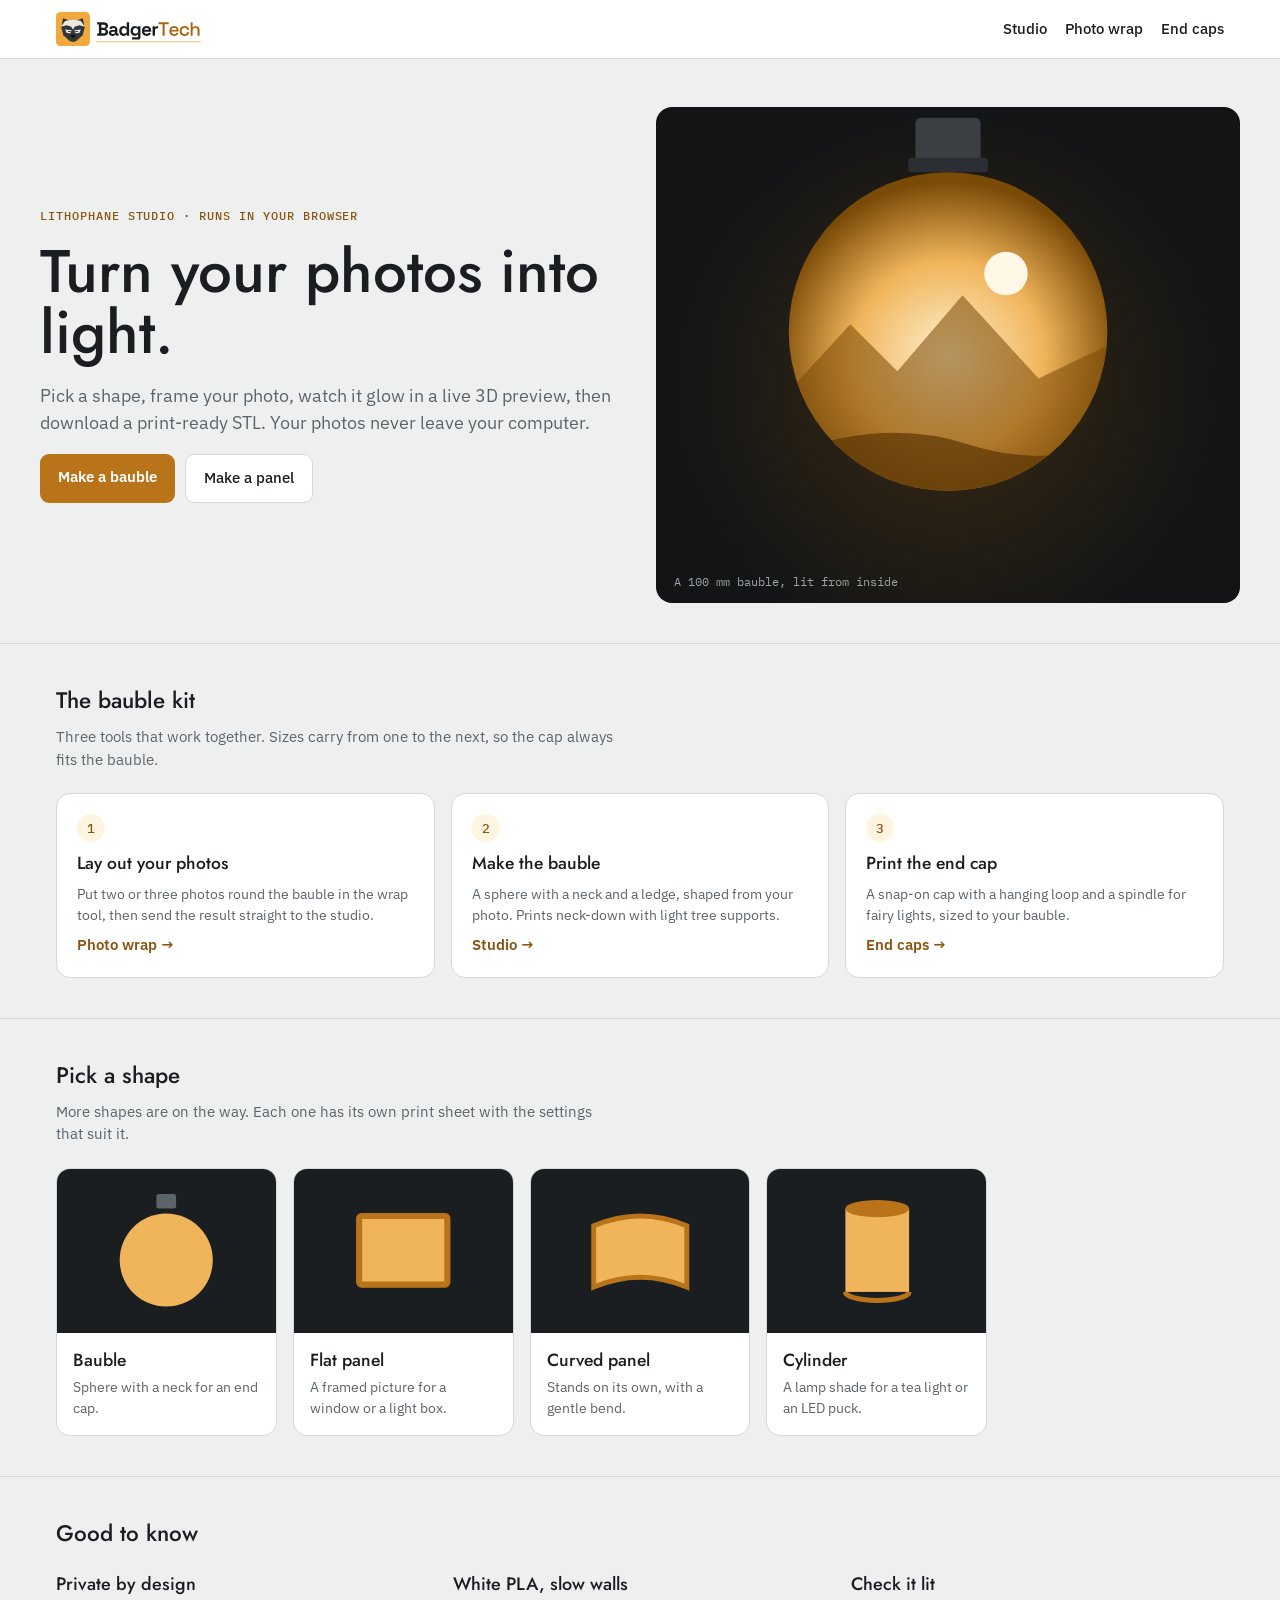
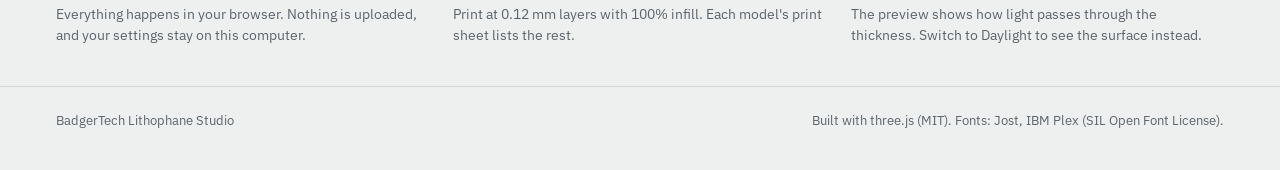
==== index.html @ eda02923 "Lithophane Studio: bauble, panel and cylinder lithophanes in the browser Image, shape and print step" ====
<!doctype html>
<html lang="en">
<head>
<meta charset="utf-8">
<meta name="viewport" content="width=device-width, initial-scale=1, viewport-fit=cover">
<title>Lithophane Studio · BadgerTech</title>
<meta name="description" content="Turn your photos into 3D-printable lithophanes: baubles, panels and cylinders, made in your browser.">
<link rel="manifest" href="site.webmanifest">
<link rel="icon" type="image/svg+xml" href="brand/badgertech-mark-small.svg">
<link rel="icon" type="image/png" sizes="32x32" href="brand/badgertech-mark-32.png">
<link rel="apple-touch-icon" href="brand/badgertech-mark-192.png">
<link rel="preconnect" href="https://fonts.googleapis.com">
<link rel="preconnect" href="https://fonts.gstatic.com" crossorigin>
<link rel="stylesheet" href="https://fonts.googleapis.com/css2?family=IBM+Plex+Mono:wght@400;500&family=IBM+Plex+Sans:wght@400;500;600&family=Jost:wght@400;500;600&display=swap">
<style>
:root {
  --bg: #eef0f0; --panel: #ffffff; --fg: #1b1e21; --muted: #5b646b; --line: #d3d8db;
  --accent: #b9741a; --accent-ink: #fff; --accent-text: #8a5512; --soft: #fff4e0;
  --font-display: "Jost", "Futura", system-ui, sans-serif; --font-body: "IBM Plex Sans", system-ui, sans-serif; --font-data: "IBM Plex Mono", ui-monospace, monospace;
  color-scheme: light;
}
@media (prefers-color-scheme: dark) {
  :root:not([data-theme="light"]) { --bg: #121416; --panel: #1a1d20; --fg: #e8eaeb; --muted: #9aa3a9; --line: #2d3236; --accent: #f0b45a; --accent-ink: #1a1d20; --accent-text: #f0b45a; --soft: #3a2a12; color-scheme: dark; }
}
:root[data-theme="dark"] { --bg: #121416; --panel: #1a1d20; --fg: #e8eaeb; --muted: #9aa3a9; --line: #2d3236; --accent: #f0b45a; --accent-ink: #1a1d20; --accent-text: #f0b45a; --soft: #3a2a12; color-scheme: dark; }
* { box-sizing: border-box; }
body { margin: 0; background: var(--bg); color: var(--fg); font: 15px/1.5 var(--font-body); }
a { color: var(--accent-text); }
.wrap { max-width: 1200px; margin: 0 auto; padding: 0 max(16px, env(safe-area-inset-left)); }
header { background: var(--panel); border-bottom: 1px solid var(--line); }
header .wrap { display: flex; align-items: center; gap: 16px; padding-top: 12px; padding-bottom: 12px; }
header img { height: 34px; width: auto; display: block; }
header nav { margin-left: auto; display: flex; gap: 18px; flex-wrap: wrap; }
header nav a { color: var(--fg); text-decoration: none; font-weight: 500; }
.lock-dark { display: none !important; }
@media (prefers-color-scheme: dark) { :root:not([data-theme="light"]) .lock-light { display: none !important; } :root:not([data-theme="light"]) .lock-dark { display: block !important; } }
h1, h2, h3 { font-family: var(--font-display); font-weight: 500; margin: 0; }
.hero { display: flex; flex-wrap: wrap; gap: 32px; align-items: center; padding: 48px 0 40px; }
.hero > div { flex: 1 1 380px; display: flex; flex-direction: column; gap: 18px; }
.eyebrow { font: 500 12px var(--font-data); letter-spacing: .08em; text-transform: uppercase; color: var(--accent-text); margin: 0; }
.hero h1 { font-size: clamp(38px, 6vw, 60px); line-height: 1.03; }
.hero p.lead { color: var(--muted); font-size: 18px; margin: 0; max-width: 54ch; }
.btns { display: flex; gap: 10px; flex-wrap: wrap; }
.btn { border-radius: 9px; padding: 12px 18px; font-weight: 600; text-decoration: none; background: var(--accent); color: var(--accent-ink); display: inline-block; }
.btn.ghost { background: var(--panel); color: var(--fg); border: 1px solid var(--line); font-weight: 500; }
.glow { flex: 1 1 340px; aspect-ratio: 4 / 3.4; border-radius: 16px; background: radial-gradient(circle at 50% 56%, #3a2a12 0, #121416 70%); display: grid; place-items: center; position: relative; overflow: hidden; }
.glow svg { width: 62%; height: auto; }
.glow small { position: absolute; left: 18px; bottom: 14px; font: 12px var(--font-data); color: #9aa3a9; }
section.band { padding: 40px 0; border-top: 1px solid var(--line); }
section.band > .wrap > p { color: var(--muted); max-width: 62ch; margin: 8px 0 22px; }
.kit { display: grid; grid-template-columns: repeat(auto-fit, minmax(240px, 1fr)); gap: 16px; counter-reset: k; }
.kit a { background: var(--panel); border: 1px solid var(--line); border-radius: 14px; padding: 20px; text-decoration: none; color: var(--fg); display: flex; flex-direction: column; gap: 8px; }
.kit a:hover { border-color: var(--accent); }
.kit a::before { counter-increment: k; content: counter(k); font: 500 13px var(--font-data); width: 28px; height: 28px; border-radius: 50%; background: var(--soft); color: var(--accent-text); display: grid; place-items: center; }
.kit p { margin: 0; color: var(--muted); font-size: 14px; }
.kit span { margin-top: auto; font-weight: 600; color: var(--accent-text); }
.shapes { display: grid; grid-template-columns: repeat(auto-fill, minmax(220px, 1fr)); gap: 16px; }
.shapes a { background: var(--panel); border: 1px solid var(--line); border-radius: 14px; overflow: hidden; text-decoration: none; color: var(--fg); display: flex; flex-direction: column; }
.shapes a:hover { border-color: var(--accent); }
.shapes .pic { background: #1b1e21; aspect-ratio: 4 / 3; display: grid; place-items: center; }
.shapes .pic svg { width: 56%; height: auto; }
.shapes .txt { padding: 14px 16px 16px; display: flex; flex-direction: column; gap: 4px; }
.shapes .txt p { margin: 0; color: var(--muted); font-size: 14px; }
.notes { display: grid; grid-template-columns: repeat(auto-fit, minmax(260px, 1fr)); gap: 24px; }
.notes h3 { font-size: 18px; margin-bottom: 6px; }
.notes p { margin: 0; color: var(--muted); font-size: 14px; }
footer { border-top: 1px solid var(--line); padding: 24px 0 40px; color: var(--muted); font-size: 13px; }
footer .wrap { display: flex; flex-wrap: wrap; gap: 8px 24px; justify-content: space-between; }
</style>
</head>
<body>
<header>
  <div class="wrap">
    <a href="./" aria-label="BadgerTech Lithophane Studio home">
      <img class="lock-light" src="brand/badgertech-lockup.svg" alt="BadgerTech">
      <img class="lock-dark" src="brand/badgertech-lockup-on-dark.svg" alt="BadgerTech">
    </a>
    <nav aria-label="Tools">
      <a href="studio.html">Studio</a>
      <a href="wrap/">Photo wrap</a>
      <a href="cap/">End caps</a>
    </nav>
  </div>
</header>

<main>
  <div class="wrap hero">
    <div>
      <p class="eyebrow">Lithophane Studio · runs in your browser</p>
      <h1>Turn your photos into light.</h1>
      <p class="lead">Pick a shape, frame your photo, watch it glow in a live 3D preview, then download a print-ready STL. Your photos never leave your computer.</p>
      <div class="btns">
        <a class="btn" href="studio.html?shape=bauble">Make a bauble</a>
        <a class="btn ghost" href="studio.html?shape=flat">Make a panel</a>
      </div>
    </div>
    <div class="glow" aria-hidden="true">
      <svg viewBox="0 0 200 220">
        <defs>
          <radialGradient id="g" cx="50%" cy="58%" r="55%"><stop offset="0" stop-color="#fff1d0"/><stop offset=".55" stop-color="#f0b45a"/><stop offset="1" stop-color="#7a4a07"/></radialGradient>
        </defs>
        <rect x="82" y="6" width="36" height="26" rx="3" fill="#3a3f44"/>
        <rect x="78" y="28" width="44" height="8" rx="2" fill="#2b2f34"/>
        <circle cx="100" cy="124" r="88" fill="url(#g)"/>
        <clipPath id="c"><circle cx="100" cy="124" r="88"/></clipPath>
        <g clip-path="url(#c)">
          <circle cx="132" cy="92" r="12" fill="#fff8e6"/>
          <path d="M0 170 L46 120 L72 146 L108 104 L150 150 L200 126 L200 220 L0 220 Z" fill="#7a4a07" opacity=".55"/>
          <path d="M0 196 Q60 170 110 186 T200 180 L200 220 L0 220 Z" fill="#5a3505" opacity=".7"/>
        </g>
      </svg>
      <small>A 100 mm bauble, lit from inside</small>
    </div>
  </div>

  <section class="band" aria-labelledby="kit-h">
    <div class="wrap">
      <h2 id="kit-h">The bauble kit</h2>
      <p>Three tools that work together. Sizes carry from one to the next, so the cap always fits the bauble.</p>
      <div class="kit">
        <a href="wrap/?studio=1"><h3>Lay out your photos</h3><p>Put two or three photos round the bauble in the wrap tool, then send the result straight to the studio.</p><span>Photo wrap →</span></a>
        <a href="studio.html?shape=bauble"><h3>Make the bauble</h3><p>A sphere with a neck and a ledge, shaped from your photo. Prints neck-down with light tree supports.</p><span>Studio →</span></a>
        <a href="cap/"><h3>Print the end cap</h3><p>A snap-on cap with a hanging loop and a spindle for fairy lights, sized to your bauble.</p><span>End caps →</span></a>
      </div>
    </div>
  </section>

  <section class="band" aria-labelledby="shapes-h">
    <div class="wrap">
      <h2 id="shapes-h">Pick a shape</h2>
      <p>More shapes are on the way. Each one has its own print sheet with the settings that suit it.</p>
      <div class="shapes">
        <a href="studio.html?shape=bauble"><div class="pic" aria-hidden="true"><svg viewBox="0 0 100 100"><rect x="42" y="4" width="16" height="12" rx="2" fill="#5b646b"/><circle cx="50" cy="58" r="38" fill="#f0b45a"/></svg></div><div class="txt"><h3>Bauble</h3><p>Sphere with a neck for an end cap.</p></div></a>
        <a href="studio.html?shape=flat"><div class="pic" aria-hidden="true"><svg viewBox="0 0 100 100"><rect x="14" y="22" width="72" height="56" rx="2" fill="#f0b45a"/><rect x="14" y="22" width="72" height="56" rx="2" fill="none" stroke="#b9741a" stroke-width="5"/></svg></div><div class="txt"><h3>Flat panel</h3><p>A framed picture for a window or a light box.</p></div></a>
        <a href="studio.html?shape=curved"><div class="pic" aria-hidden="true"><svg viewBox="0 0 100 100"><path d="M12 30 Q50 14 88 30 L88 80 Q50 64 12 80 Z" fill="#f0b45a" stroke="#b9741a" stroke-width="4"/></svg></div><div class="txt"><h3>Curved panel</h3><p>Stands on its own, with a gentle bend.</p></div></a>
        <a href="studio.html?shape=cylinder"><div class="pic" aria-hidden="true"><svg viewBox="0 0 100 100"><rect x="24" y="16" width="52" height="68" fill="#f0b45a"/><ellipse cx="50" cy="16" rx="26" ry="7" fill="#b9741a"/><path d="M24 84 A26 7 0 0 0 76 84" fill="none" stroke="#b9741a" stroke-width="4"/></svg></div><div class="txt"><h3>Cylinder</h3><p>A lamp shade for a tea light or an LED puck.</p></div></a>
      </div>
    </div>
  </section>

  <section class="band" aria-labelledby="tips-h">
    <div class="wrap">
      <h2 id="tips-h" style="margin-bottom:20px">Good to know</h2>
      <div class="notes">
        <div><h3>Private by design</h3><p>Everything happens in your browser. Nothing is uploaded, and your settings stay on this computer.</p></div>
        <div><h3>White PLA, slow walls</h3><p>Print at 0.12 mm layers with 100% infill. Each model's print sheet lists the rest.</p></div>
        <div><h3>Check it lit</h3><p>The preview shows how light passes through the thickness. Switch to Daylight to see the surface instead.</p></div>
      </div>
    </div>
  </section>
</main>

<footer>
  <div class="wrap">
    <span>BadgerTech Lithophane Studio</span>
    <span>Built with three.js (MIT). Fonts: Jost, IBM Plex (SIL Open Font License).</span>
  </div>
</footer>
</body>
</html>
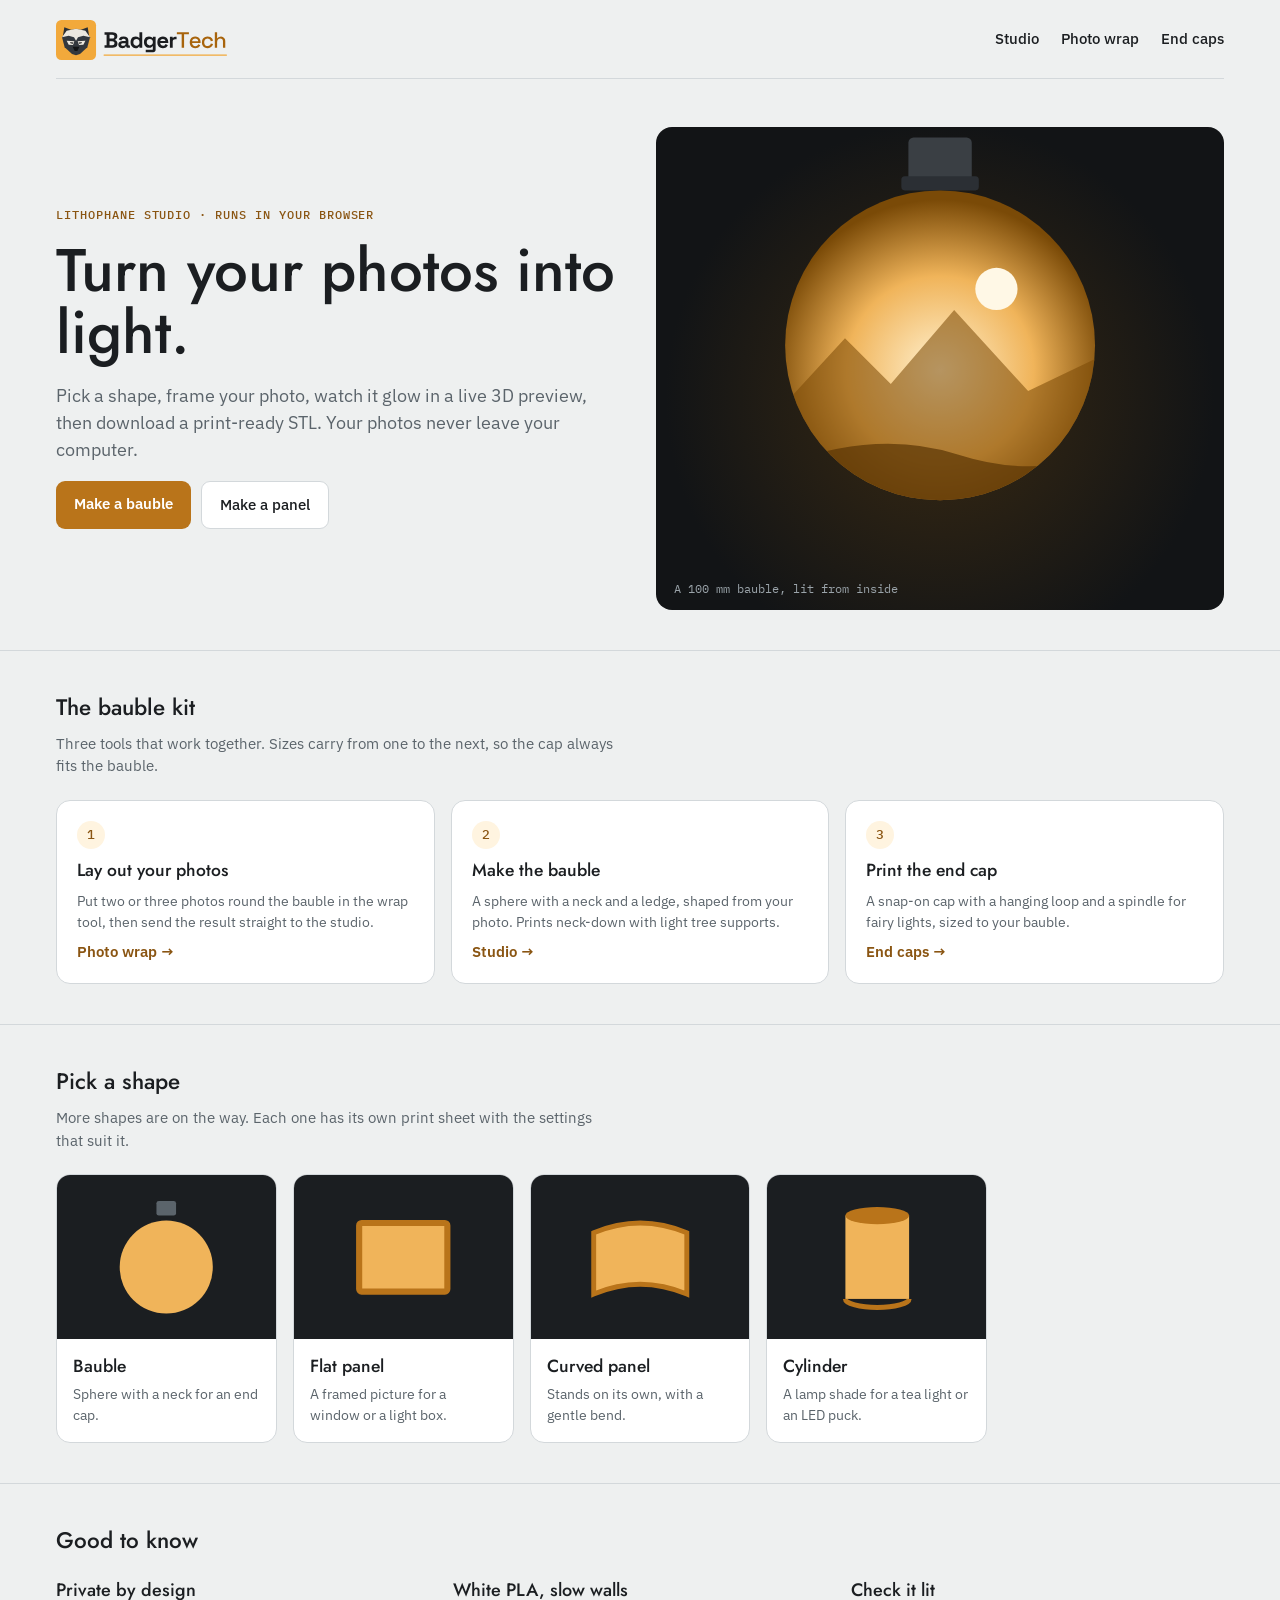
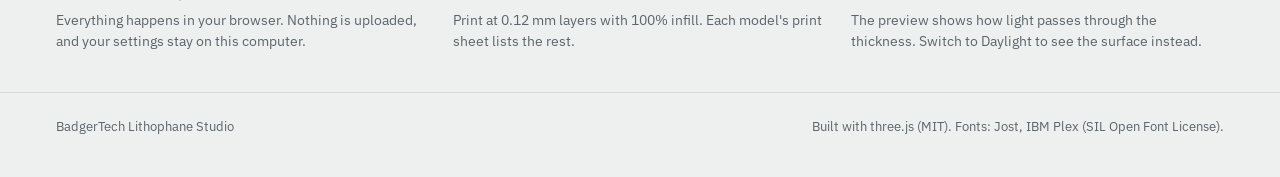
==== commit cfbc3479: "One header on every page: large logo and links to the three tools The home page, studio, photo wrap " ====
--- a/index.html
+++ b/index.html
@@ -12,6 +12,7 @@
 <link rel="preconnect" href="https://fonts.googleapis.com">
 <link rel="preconnect" href="https://fonts.gstatic.com" crossorigin>
 <link rel="stylesheet" href="https://fonts.googleapis.com/css2?family=IBM+Plex+Mono:wght@400;500&family=IBM+Plex+Sans:wght@400;500;600&family=Jost:wght@400;500;600&display=swap">
+<link rel="stylesheet" href="brand/site-header.css">
 <style>
 :root {
   --bg: #eef0f0; --panel: #ffffff; --fg: #1b1e21; --muted: #5b646b; --line: #d3d8db;
@@ -26,16 +27,10 @@
 * { box-sizing: border-box; }
 body { margin: 0; background: var(--bg); color: var(--fg); font: 15px/1.5 var(--font-body); }
 a { color: var(--accent-text); }
+.wrap.page-top { padding-top: 20px; }
 .wrap { max-width: 1200px; margin: 0 auto; padding: 0 max(16px, env(safe-area-inset-left)); }
-header { background: var(--panel); border-bottom: 1px solid var(--line); }
-header .wrap { display: flex; align-items: center; gap: 16px; padding-top: 12px; padding-bottom: 12px; }
-header img { height: 34px; width: auto; display: block; }
-header nav { margin-left: auto; display: flex; gap: 18px; flex-wrap: wrap; }
-header nav a { color: var(--fg); text-decoration: none; font-weight: 500; }
-.lock-dark { display: none !important; }
-@media (prefers-color-scheme: dark) { :root:not([data-theme="light"]) .lock-light { display: none !important; } :root:not([data-theme="light"]) .lock-dark { display: block !important; } }
 h1, h2, h3 { font-family: var(--font-display); font-weight: 500; margin: 0; }
-.hero { display: flex; flex-wrap: wrap; gap: 32px; align-items: center; padding: 48px 0 40px; }
+.hero { display: flex; flex-wrap: wrap; gap: 32px; align-items: center; padding-top: 48px; padding-bottom: 40px; }
 .hero > div { flex: 1 1 380px; display: flex; flex-direction: column; gap: 18px; }
 .eyebrow { font: 500 12px var(--font-data); letter-spacing: .08em; text-transform: uppercase; color: var(--accent-text); margin: 0; }
 .hero h1 { font-size: clamp(38px, 6vw, 60px); line-height: 1.03; }
@@ -69,16 +64,16 @@
 </style>
 </head>
 <body>
-<header>
-  <div class="wrap">
-    <a href="./" aria-label="BadgerTech Lithophane Studio home">
-      <img class="lock-light" src="brand/badgertech-lockup.svg" alt="BadgerTech">
-      <img class="lock-dark" src="brand/badgertech-lockup-on-dark.svg" alt="BadgerTech">
+<header class="wrap page-top">
+  <div class="site-header">
+    <a class="site-logo" href="./" aria-label="BadgerTech Lithophane Studio home">
+      <img class="logo-light" src="brand/badgertech-lockup.svg" alt="BadgerTech" width="171" height="40">
+      <img class="logo-dark" src="brand/badgertech-lockup-on-dark.svg" alt="BadgerTech" width="171" height="40">
     </a>
-    <nav aria-label="Tools">
-      <a href="studio.html">Studio</a>
-      <a href="wrap/">Photo wrap</a>
-      <a href="cap/">End caps</a>
+    <nav class="site-nav" aria-label="Tools">
+      <a href="./studio.html">Studio</a>
+      <a href="./wrap/">Photo wrap</a>
+      <a href="./cap/">End caps</a>
     </nav>
   </div>
 </header>
--- a/brand/site-header.css
+++ b/brand/site-header.css
@@ -0,0 +1,30 @@
+/* The BadgerTech site header, shared by every page: the large lockup (links to the home page) on the left, the
+   three tools on the right with the current one underlined. Self-contained, so each page only links this file
+   and adds the markup; it follows the page's light or dark theme like the rest of the site. */
+.site-header {
+  --sh-fg: #1b1e21; --sh-line: #d3d8db; --sh-accent: #b9741a;
+  display: flex; flex-wrap: wrap; align-items: center; justify-content: space-between; gap: 12px 24px;
+  padding: 0 0 18px; margin: 0; border-bottom: 1px solid var(--sh-line);
+  font-family: "IBM Plex Sans", system-ui, -apple-system, "Segoe UI", sans-serif;
+}
+.site-logo { display: inline-flex; border-radius: 6px; }
+.site-logo:focus-visible, .site-nav a:focus-visible { outline: 2px solid var(--sh-accent); outline-offset: 4px; }
+.site-logo img { display: block; height: 40px; width: auto; }
+.site-logo .logo-dark { display: none; }
+.site-nav { display: flex; flex-wrap: wrap; gap: 4px 22px; }
+.site-nav a { color: var(--sh-fg); text-decoration: none; font-weight: 500; font-size: 15px; padding: 4px 0; border-bottom: 2px solid transparent; }
+.site-nav a:hover { color: var(--sh-accent); }
+.site-nav a[aria-current="page"] { border-bottom-color: var(--sh-accent); }
+@media (max-width: 520px) {
+  .site-logo img { height: 32px; }
+  .site-nav { gap: 4px 14px; }
+  .site-nav a { font-size: 14px; }
+}
+@media (prefers-color-scheme: dark) {
+  :root:not([data-theme="light"]) .site-header { --sh-fg: #e8eaeb; --sh-line: #2d3236; --sh-accent: #f0b45a; }
+  :root:not([data-theme="light"]) .site-logo .logo-light { display: none; }
+  :root:not([data-theme="light"]) .site-logo .logo-dark { display: block; }
+}
+:root[data-theme="dark"] .site-header { --sh-fg: #e8eaeb; --sh-line: #2d3236; --sh-accent: #f0b45a; }
+:root[data-theme="dark"] .site-logo .logo-light { display: none; }
+:root[data-theme="dark"] .site-logo .logo-dark { display: block; }
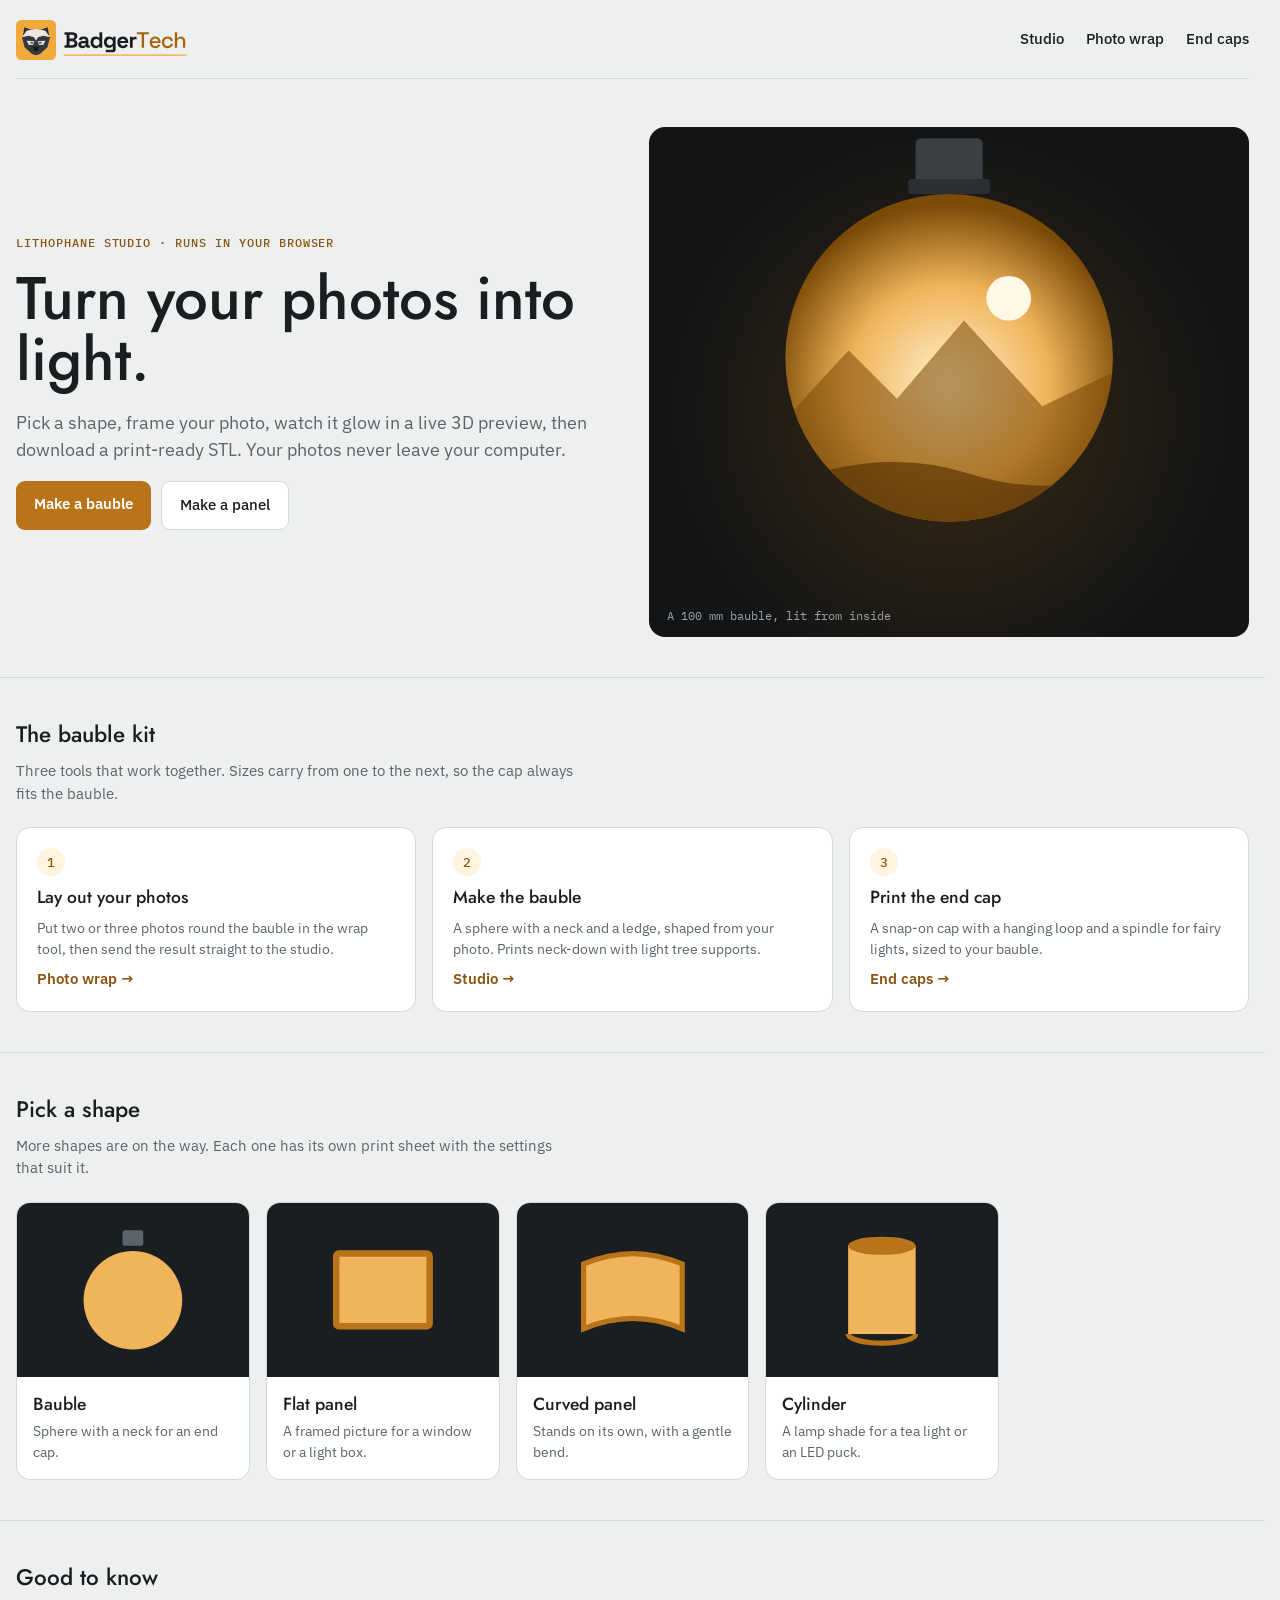
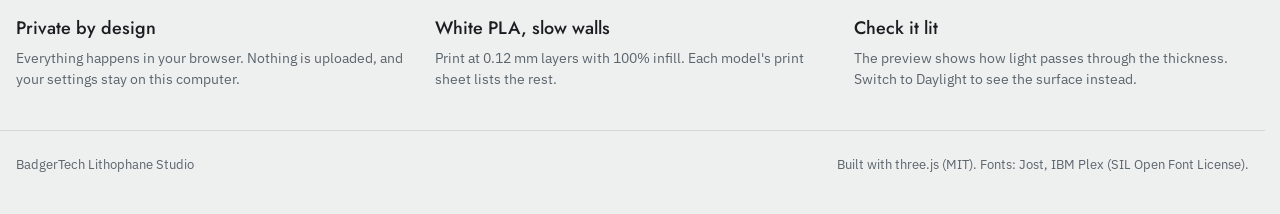
==== commit 028f623c: "Header: exactly the same size and place on every page The header sat inside each page's own layout, " ====
--- a/index.html
+++ b/index.html
@@ -27,8 +27,7 @@
 * { box-sizing: border-box; }
 body { margin: 0; background: var(--bg); color: var(--fg); font: 15px/1.5 var(--font-body); }
 a { color: var(--accent-text); }
-.wrap.page-top { padding-top: 20px; }
-.wrap { max-width: 1200px; margin: 0 auto; padding: 0 max(16px, env(safe-area-inset-left)); }
+.wrap { max-width: 1312px; margin: 0 auto; padding: 0 max(16px, env(safe-area-inset-left)); }
 h1, h2, h3 { font-family: var(--font-display); font-weight: 500; margin: 0; }
 .hero { display: flex; flex-wrap: wrap; gap: 32px; align-items: center; padding-top: 48px; padding-bottom: 40px; }
 .hero > div { flex: 1 1 380px; display: flex; flex-direction: column; gap: 18px; }
@@ -64,7 +63,7 @@
 </style>
 </head>
 <body>
-<header class="wrap page-top">
+<div class="site-bar">
   <div class="site-header">
     <a class="site-logo" href="./" aria-label="BadgerTech Lithophane Studio home">
       <img class="logo-light" src="brand/badgertech-lockup.svg" alt="BadgerTech" width="171" height="40">
@@ -76,7 +75,7 @@
       <a href="./cap/">End caps</a>
     </nav>
   </div>
-</header>
+</div>
 
 <main>
   <div class="wrap hero">
--- a/brand/site-header.css
+++ b/brand/site-header.css
@@ -1,24 +1,30 @@
 /* The BadgerTech site header, shared by every page: the large lockup (links to the home page) on the left, the
    three tools on the right with the current one underlined. Self-contained, so each page only links this file
    and adds the markup; it follows the page's light or dark theme like the rest of the site. */
+/* The bar holding the header sits first in <body>, outside each page's own layout, so the header has the same
+   width, position and spacing on every page. Keeping the scrollbar's space reserved stops pages that scroll and
+   pages that don't from shifting sideways against each other. */
+html { scrollbar-gutter: stable; }
+.site-bar { padding: 20px max(16px, env(safe-area-inset-right, 0px)) 0 max(16px, env(safe-area-inset-left, 0px)); }
+.site-bar > .site-header { max-width: 1280px; margin: 0 auto; }
 .site-header {
   --sh-fg: #1b1e21; --sh-line: #d3d8db; --sh-accent: #b9741a;
   display: flex; flex-wrap: wrap; align-items: center; justify-content: space-between; gap: 12px 24px;
   padding: 0 0 18px; margin: 0; border-bottom: 1px solid var(--sh-line);
-  font-family: "IBM Plex Sans", system-ui, -apple-system, "Segoe UI", sans-serif;
+  font-family: "IBM Plex Sans", system-ui, -apple-system, "Segoe UI", sans-serif; font-size: 15px; line-height: 24px;
 }
 .site-logo { display: inline-flex; border-radius: 6px; }
 .site-logo:focus-visible, .site-nav a:focus-visible { outline: 2px solid var(--sh-accent); outline-offset: 4px; }
 .site-logo img { display: block; height: 40px; width: auto; }
 .site-logo .logo-dark { display: none; }
 .site-nav { display: flex; flex-wrap: wrap; gap: 4px 22px; }
-.site-nav a { color: var(--sh-fg); text-decoration: none; font-weight: 500; font-size: 15px; padding: 4px 0; border-bottom: 2px solid transparent; }
+.site-nav a { color: var(--sh-fg); text-decoration: none; font-weight: 500; font-size: 15px; line-height: 24px; padding: 4px 0; border-bottom: 2px solid transparent; }
 .site-nav a:hover { color: var(--sh-accent); }
 .site-nav a[aria-current="page"] { border-bottom-color: var(--sh-accent); }
 @media (max-width: 520px) {
   .site-logo img { height: 32px; }
   .site-nav { gap: 4px 14px; }
-  .site-nav a { font-size: 14px; }
+  .site-nav a { font-size: 14px; line-height: 22px; }
 }
 @media (prefers-color-scheme: dark) {
   :root:not([data-theme="light"]) .site-header { --sh-fg: #e8eaeb; --sh-line: #2d3236; --sh-accent: #f0b45a; }
